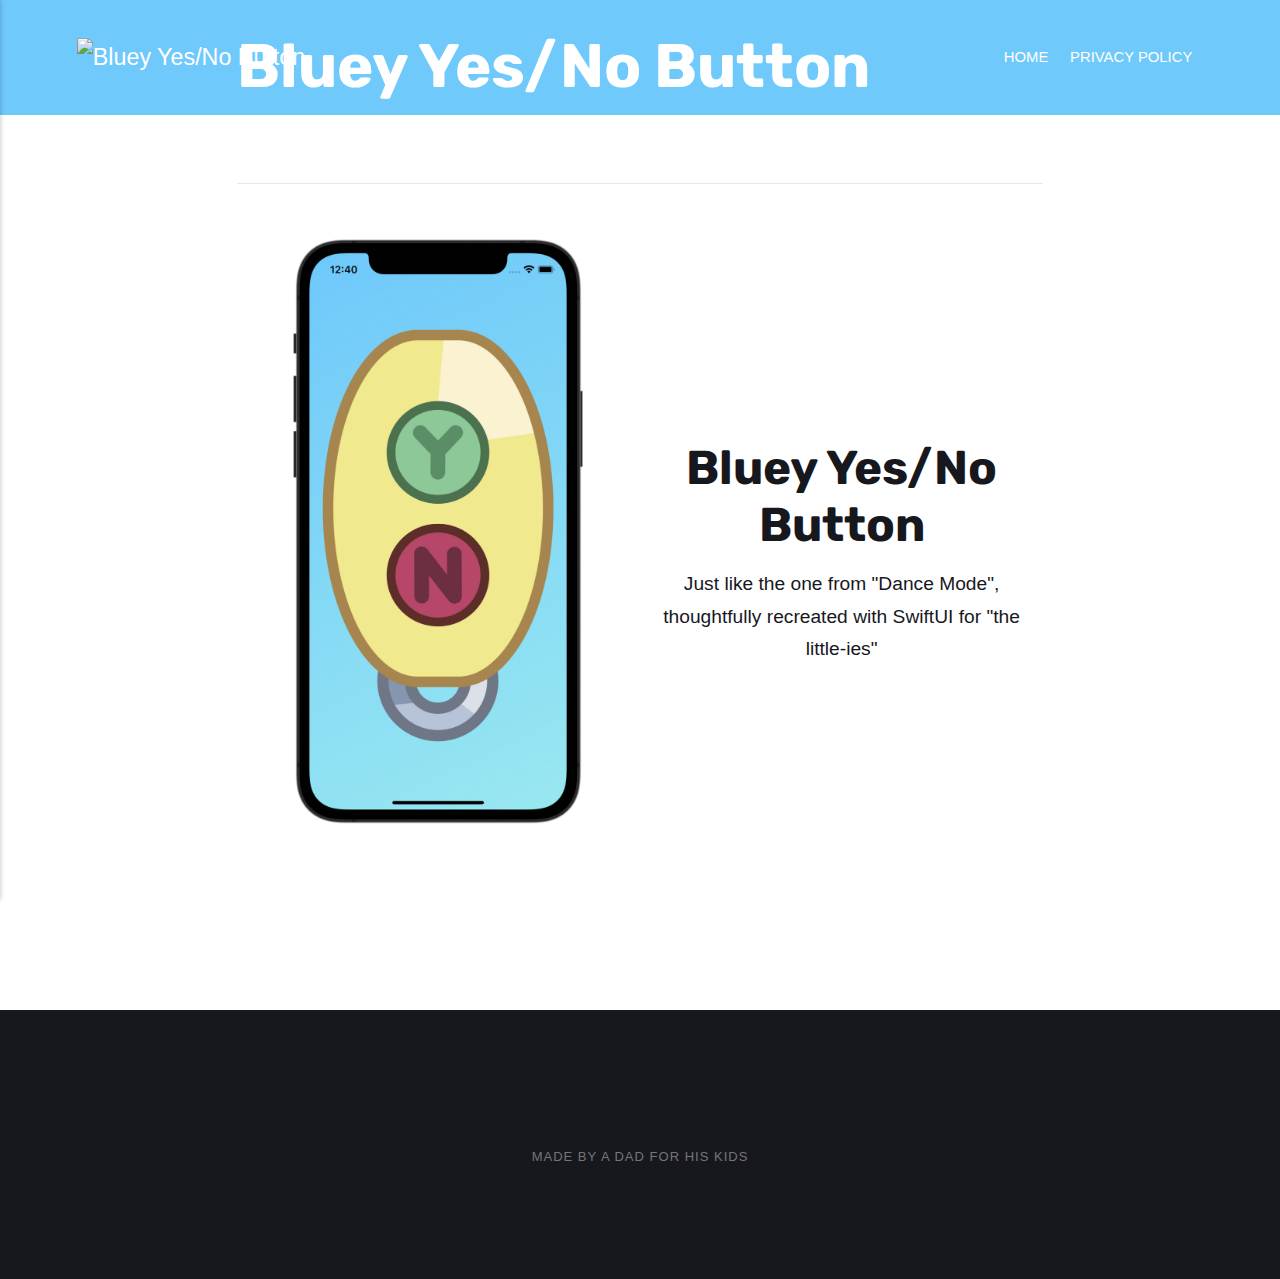
==== index.html @ fd7aa934 "Updated from Publii" ====
<!DOCTYPE html><html lang="en"><head><meta charset="utf-8"><meta http-equiv="X-UA-Compatible" content="IE=edge"><meta name="viewport" content="width=device-width,initial-scale=1"><title>Bluey Yes/No Button</title><meta name="generator" content="Publii Open-Source CMS for Static Site"><link rel="canonical" href="./"><link rel="shortcut icon" href="./media/website/Icon16.png" type="image/x-icon"><link rel="next" href="./page/2/"><link rel="preconnect" href="https://fonts.gstatic.com/" crossorigin><link href="https://fonts.googleapis.com/css?family=Rubik:400,700&amp;subset=latin-ext&amp;display=swap" rel="stylesheet"><style>:root{--body-font:-apple-system,BlinkMacSystemFont,"Segoe UI",Roboto,Oxygen,Ubuntu,Cantarell,"Fira Sans","Droid Sans","Helvetica Neue",Arial,sans-serif,"Apple Color Emoji","Segoe UI Emoji","Segoe UI Symbol";--heading-font:'Rubik',sans-serif;--logo-font:'Rubik',sans-serif;--menu-font:-apple-system,BlinkMacSystemFont,"Segoe UI",Roboto,Oxygen,Ubuntu,Cantarell,"Fira Sans","Droid Sans","Helvetica Neue",Arial,sans-serif,"Apple Color Emoji","Segoe UI Emoji","Segoe UI Symbol"}</style><link rel="stylesheet" href="./assets/css/style.css?v=d4d8ffee6dfdcd9b47526e11942da804"><script type="application/ld+json">{"@context":"http://schema.org","@type":"Organization","name":"Bluey Yes/No Button","logo":"./media/website/3D-Button.pdf","url":"./"}</script></head><body><div class="site-container"><header class="top" id="js-header"><a class="logo" href="./"><img src="./media/website/3D-Button.pdf" alt="Bluey Yes/No Button" width="" height=""></a><nav class="navbar js-navbar"><button class="navbar__toggle js-toggle" aria-label="Menu" aria-haspopup="true" aria-expanded="false"><span class="navbar__toggle-box"><span class="navbar__toggle-inner">Menu</span></span></button><ul class="navbar__menu"><li class="active"><a href="./" target="_self">Home</a></li><li><a href="./privacy-policy/" target="_self">Privacy Policy</a></li></ul></nav></header><main><article class="post"><div class="hero"><header class="hero__content"><div class="wrapper"><h1>Bluey Yes/No Button</h1></div></header></div><div class="wrapper post__entry"><table style="border-collapse: collapse; width: 100%; border-style: none;" border="0"><tbody><tr><td style="width: 50%;"><figure class="post__image post__image--center"><img loading="lazy" src="./media/posts/1/Screen-Shot-2021-06-22-at-12.40.51-PM.png" sizes="(max-width: 48em) 100vw, 768px" srcset="./media/posts/1/responsive/Screen-Shot-2021-06-22-at-12.40.51-PM-xs.png 300w, ./media/posts/1/responsive/Screen-Shot-2021-06-22-at-12.40.51-PM-sm.png 480w, ./media/posts/1/responsive/Screen-Shot-2021-06-22-at-12.40.51-PM-md.png 768w, ./media/posts/1/responsive/Screen-Shot-2021-06-22-at-12.40.51-PM-lg.png 1024w, ./media/posts/1/responsive/Screen-Shot-2021-06-22-at-12.40.51-PM-xl.png 1360w, ./media/posts/1/responsive/Screen-Shot-2021-06-22-at-12.40.51-PM-2xl.png 1600w" alt="" width="298" height="587"></figure></td><td class="align-center" style="width: 50%;"><h2>Bluey Yes/No Button</h2><p>Just like the one from "Dance Mode", thoughtfully recreated with SwiftUI for "the little-ies"</p></td></tr></tbody></table><p> </p></div></article></main><footer class="footer"><div class="footer__copyright"><p>Made by a Dad for his kids</p></div></footer></div><script>window.publiiThemeMenuConfig = {    
        mobileMenuMode: 'sidebar',
        animationSpeed: 300,
        submenuWidth: 'auto',
        doubleClickTime: 500,
        mobileMenuExpandableSubmenus: true, 
        relatedContainerForOverlayMenuSelector: '.top',
   };</script><script defer="defer" src="./assets/js/scripts.min.js?v=f4c4d35432d0e17d212f2fae4e0f8247"></script><script>var images = document.querySelectorAll('img[loading]');

        for (var i = 0; i < images.length; i++) {
            if (images[i].complete) {
                images[i].classList.add('is-loaded');
            } else {
                images[i].addEventListener('load', function () {
                    this.classList.add('is-loaded');
                }, false);
            }
        }</script></body></html>
---- assets/css/style.css ----
@charset "UTF-8";:root{--page-margin:6vw;--entry-width:42rem;--navbar-height:4.4rem;--line-height:1.7;--font-weight-normal:400;--font-weight-bold:700;--headings-weight:700;--headings-transform:none;--white:#FFFFFF;--white-rgb:255,255,255;--black:#000000;--dark:#17181E;--gray-1:#61666C;--gray-2:#747577;--light:#E6E7EB;--lighter:#F3F3F3;--color:#D73A42;--color-rgb:215,58,66;--text-color:#17181E;--headings-color:#17181E;--logo-color:#FFFFFF;--hero-height:80vh;--hero-bg:#17181E;--hero-heading-color:#FFFFFF;--hero-text-color:rgba(255,255,255,0.75);--hero-link-color:#FFFFFF;--hero-link-color-hover:rgba(255,255,255,0.75);--hero-border-color:rgba(255,255,255,0.3)}@media all and (min-width:56.25em){:root{--navbar-height:6rem}}article,aside,footer,header,hgroup,main,nav,section{display:block}*,:after,:before{-webkit-box-sizing:border-box;box-sizing:border-box;margin:0;padding:0}li{list-style:none}img{height:auto;max-width:100%;vertical-align:top}button,input,select,textarea{font:inherit}.facebook{background:#3b5998}.twitter{background:#55acee}.mix{background:#fd8235}.instagram{background:#405de6}.vimeo{background:#1ab7ea}.pinterest{background:#bd081c}.youtube{background:#cd201f}.linkedin{background:#007bb6}.buffer{background:#333}.whatsapp{background:#25d366}::-moz-selection{background:var(--color);color:var(--white)}::selection{background:var(--color);color:var(--white)}html{font-smooth:always;-webkit-font-smoothing:antialiased;-moz-osx-font-smoothing:grayscale;scroll-behavior:smooth}html{font-size:1.1rem}@media screen and (min-width:20rem){html{font-size:calc(1.1rem + .1 * ((100vw - 20rem)/ 50))}}@media screen and (min-width:70rem){html{font-size:1.2rem}}html.no-scroll{overflow:hidden;position:fixed}body{background:var(--white);color:var(--text-color);font-family:var(--body-font);font-weight:var(--font-weight-normal);line-height:var(--line-height);-ms-scroll-chaining:none;overscroll-behavior:none}a{color:var(--color);text-decoration:none;-webkit-transition:all .24s ease-out;-o-transition:all .24s ease-out;transition:all .24s ease-out}a:hover{color:var(--dark)}a:active{color:var(--dark)}a:focus{outline:0}.invert{color:var(--dark);text-decoration:none;-webkit-transition:all .24s ease-out;-o-transition:all .24s ease-out;transition:all .24s ease-out}.invert:hover{color:var(--color)}.invert:active{color:var(--color)}.invert:focus{outline:0}dl,ol,p,ul{margin-top:calc(1.1333333333rem + .25vw)}blockquote,figure,hr,pre,table{margin-top:calc(1.7rem + .5vw);margin-bottom:calc(1.7rem + .5vw)}h1,h2,h3,h4,h5,h6{color:var(--headings-color);font-family:var(--heading-font);font-weight:var(--headings-weight);-webkit-hyphens:manual;-ms-hyphens:manual;hyphens:manual;line-height:1.2;margin-top:calc(1.7rem + 1vw);text-transform:var(--headings-transform)}.h1,h1{font-family:var(--heading-font)}.h1,h1{font-size:1.5710900065rem}@media screen and (min-width:20rem){.h1,h1{font-size:calc(1.5710900065rem + 1.6242496345 * ((100vw - 20rem)/ 50))}}@media screen and (min-width:70rem){.h1,h1{font-size:3.195339641rem}}.h2,h2{font-size:1.3808408252rem}@media screen and (min-width:20rem){.h2,h2{font-size:calc(1.3808408252rem + 1.0874829835 * ((100vw - 20rem)/ 50))}}@media screen and (min-width:70rem){.h2,h2{font-size:2.4683238087rem}}.h3,h3{font-size:1.2136296308rem}@media screen and (min-width:20rem){.h3,h3{font-size:calc(1.2136296308rem + .4621997101 * ((100vw - 20rem)/ 50))}}@media screen and (min-width:70rem){.h3,h3{font-size:1.6758293408rem}}.h4,h4{font-size:1.1377777785rem}@media screen and (min-width:20rem){.h4,h4{font-size:calc(1.1377777785rem + .1567604947 * ((100vw - 20rem)/ 50))}}@media screen and (min-width:70rem){.h4,h4{font-size:1.2945382732rem}}.h5,h5{font-size:1.066666667rem}@media screen and (min-width:20rem){.h5,h5{font-size:calc(1.066666667rem + .0711111115 * ((100vw - 20rem)/ 50))}}@media screen and (min-width:70rem){.h5,h5{font-size:1.1377777785rem}}.h6,h6{font-size:1rem}@media screen and (min-width:20rem){.h6,h6{font-size:calc(1rem + 0 * ((100vw - 20rem)/ 50))}}@media screen and (min-width:70rem){.h6,h6{font-size:1rem}}h2+*,h3+*,h4+*,h5+*,h6+*{margin-top:calc(.5666666667rem + .25vw)}b,strong{font-weight:var(--font-weight-bold)}blockquote{font-family:var(--heading-font);padding:3.6833333333rem 0 0;position:relative;text-align:center}blockquote{font-size:1.1377777785rem}@media screen and (min-width:20rem){blockquote{font-size:calc(1.1377777785rem + .2430630467 * ((100vw - 20rem)/ 50))}}@media screen and (min-width:70rem){blockquote{font-size:1.3808408252rem}}blockquote::before{color:var(--dark);content:"“";font:normal 320%/.9 Georgia,Times,Times New Roman,serif;top:.5666666667rem;position:absolute;left:50%;-webkit-transform:translate(-50%,0);-ms-transform:translate(-50%,0);transform:translate(-50%,0)}blockquote>:nth-child(1){margin-top:0}ol,ul{margin-left:2rem}ol>li,ul>li{list-style:inherit;padding:0 0 .2833333333rem .85rem}dl dt{font-weight:var(--font-weight-bold)}pre{background-color:var(--lighter);font-size:.8239746086rem;padding:1.7rem;white-space:pre-wrap;word-wrap:break-word}pre>code{color:var(--text-color);display:inline-block;font-size:inherit;padding:0}code{background-color:var(--lighter);color:var(--color);font-size:.8239746086rem;font-family:Menlo,Monaco,Consolas,Courier New,monospace}table{border:1px solid var(--light);border-collapse:collapse;border-spacing:0;vertical-align:top;text-align:left;width:100%}table th{font-weight:var(--font-weight-bold);padding:.7083333333rem 1.1333333333rem}table td{border-top:1px solid var(--light);padding:.7083333333rem 1.1333333333rem}.table-striped tr:nth-child(2n){background:var(--lighter)}.table-bordered td,.table-bordered th{border:1px solid var(--light)}.table-title th{background:var(--lighter)}figcaption{clear:both;color:gray-2;font-style:italic;font-size:.7241964329rem;margin:.85rem 0 0;text-align:center}kbd{background:var(--dark);border-radius:2px;color:var(--white);font-family:Menlo,Monaco,Consolas,Courier New,monospace;font-size:.8789062495rem;padding:.1416666667rem .425rem}sub,sup{font-size:65%}small{font-size:.8789062495rem}.separator,hr{background:0 0;border:none;height:auto;line-height:1;max-width:none;text-align:center}.separator::before,hr::before{content:"···";color:var(--dark);font-size:1.2136296308rem;font-weight:var(--font-weight-bold);letter-spacing:1.1377777785rem;padding-left:1.1377777785rem}.separator--dot::before{content:"·";color:var(--dark);font-size:1.2136296308rem;font-weight:var(--font-weight-bold);letter-spacing:1.1377777785rem;padding-left:1.1377777785rem}.separator--long-line{position:relative}.separator--long-line::before{content:"";height:1.2136296308rem}.separator--long-line::after{border-top:1px solid var(--light);content:"";height:1px;position:absolute;width:100%;top:50%;left:0}.btn,[type=button],[type=submit],button{background:var(--color);border:1px solid var(--color);border-radius:2px;-webkit-box-shadow:0 4px 6px rgba(0,0,0,.1),0 1px 1px rgba(0,0,0,.08);box-shadow:0 4px 6px rgba(0,0,0,.1),0 1px 1px rgba(0,0,0,.08);color:var(--white);cursor:pointer;display:inline-block;font-family:var(--body-font);font-size:.6789341556rem;font-weight:var(--font-weight-bold);overflow:hidden;padding:.5666666667rem 1.4166666667rem;text-align:center;-webkit-transition:all .24s ease-out;-o-transition:all .24s ease-out;transition:all .24s ease-out;text-transform:uppercase;vertical-align:middle;will-change:transform}@media all and (max-width:19.9375em){.btn,[type=button],[type=submit],button{width:100%}}@media all and (max-width:37.4375em){.btn,[type=button],[type=submit],button{margin-bottom:.5666666667rem}}.btn:active,.btn:focus,.btn:hover,[type=button]:active,[type=button]:focus,[type=button]:hover,[type=submit]:active,[type=submit]:focus,[type=submit]:hover,button:active,button:focus,button:hover{-webkit-box-shadow:0 7px 14px rgba(0,0,0,.1),0 3px 6px rgba(0,0,0,.08);box-shadow:0 7px 14px rgba(0,0,0,.1),0 3px 6px rgba(0,0,0,.08);color:var(--white);-webkit-transform:translateY(-2px);-ms-transform:translateY(-2px);transform:translateY(-2px)}@media all and (min-width:20em){.btn+.btn,.btn+[type=button],.btn+[type=submit],.btn+button,[type=button]+.btn,[type=button]+[type=button],[type=button]+[type=submit],[type=button]+button,[type=submit]+.btn,[type=submit]+[type=button],[type=submit]+[type=submit],[type=submit]+button,button+.btn,button+[type=button],button+[type=submit],button+button{margin-left:.5666666667rem}}.btn:disabled,[type=button]:disabled,[type=submit]:disabled,button:disabled{background-color:var(--light);border-color:var(--light);color:var(--gray-2);cursor:not-allowed}[type=button],[type=submit],button{-webkit-appearance:none;-moz-appearance:none}::-webkit-search-cancel-button{-webkit-appearance:none}fieldset{border:1px solid var(--light);margin:calc(1.7rem + 1vw) 0 0;padding:1.7rem}fieldset>legend{margin-left:-1rem;padding:0 1rem}legend{font-weight:500;padding:0}label{font-weight:500;margin:0 1.1333333333rem .85rem 0}[type=email],[type=number],[type=search],[type=tel],[type=text],[type=url],select,textarea{background-color:var(--white);border:none;border:1px solid var(--light);font-size:1rem;outline:0;padding:.34rem .85rem;vertical-align:middle;width:100%;-webkit-appearance:none;-moz-appearance:none}@media all and (min-width:37.5em){[type=email],[type=number],[type=search],[type=tel],[type=text],[type=url],select,textarea{width:auto}}[type=email]:focus,[type=number]:focus,[type=search]:focus,[type=tel]:focus,[type=text]:focus,[type=url]:focus,select:focus,textarea:focus{border-color:var(--dark)}input[type=checkbox],input[type=radio]{opacity:0;position:absolute}input[type=checkbox]+label,input[type=radio]+label{position:relative;margin-left:-1px;cursor:pointer;padding:0}input[type=checkbox]+label:before,input[type=radio]+label:before{background-color:var(--white);border:1px solid var(--light);border-radius:2px;content:"";display:inline-block;height:1.4166666667rem;line-height:1.4166666667rem;margin-right:1.1333333333rem;vertical-align:middle;text-align:center;width:1.4166666667rem}input[type=checkbox]:checked+label:before,input[type=radio]:checked+label:before{content:"";background-image:url("data:image/svg+xml;charset=UTF-8,%3csvg xmlns='http://www.w3.org/2000/svg' viewBox='0 0 11 8'%3e%3cpolygon points='9.53 0 4.4 5.09 1.47 2.18 0 3.64 2.93 6.54 4.4 8 5.87 6.54 11 1.46 9.53 0' fill='%23d73a42'/%3e%3c/svg%3e");background-repeat:no-repeat;background-size:11px 8px;background-position:50% 50%}input[type=radio]+label:before{border-radius:50%}input[type=radio]:checked+label:before{background-image:url("data:image/svg+xml;charset=UTF-8,%3csvg xmlns='http://www.w3.org/2000/svg' viewBox='0 0 8 8'%3e%3ccircle cx='4' cy='4' r='4' fill='%23d73a42'/%3e%3c/svg%3e")}[type=file]{margin-bottom:1.7rem;width:100%}select{max-width:100%;width:auto;position:relative}select:not([multiple]){background:url('data:image/svg+xml;utf8,<svg xmlns="http://www.w3.org/2000/svg" viewBox="0 0 6 6"><polygon points="3 6 3 6 0 0 6 0 3 6" fill="%238a8b8c"/></svg>') no-repeat 90% 50%;background-size:8px;padding-right:3.4rem}select[multiple]{border:1px solid var(--light);padding:1.7rem;width:100%}select[multiple]:hover{border-color:var(--light)}select[multiple]:focus{border-color:var(--dark)}select[multiple]:disabled{background-color:var(--light);cursor:not-allowed}select[multiple]:disabled:hover{border-color:var(--light)}textarea{display:block;overflow:auto;resize:vertical;max-width:100%}.top{-webkit-box-align:center;-ms-flex-align:center;align-items:center;display:-webkit-box;display:-ms-flexbox;display:flex;height:var(--navbar-height);position:absolute;padding:0 var(--page-margin);-webkit-transition:background .5s ease;-o-transition:background .5s ease;transition:background .5s ease;width:100%;z-index:2}@media all and (min-width:56.25em){.top{-webkit-box-pack:justify;-ms-flex-pack:justify;justify-content:space-between;height:var(--navbar-height)}}.top.is-visible{background:var(--dark);-webkit-box-shadow:0 3px 10px 0 rgba(0,0,0,.06);box-shadow:0 3px 10px 0 rgba(0,0,0,.06);opacity:1;position:fixed;-webkit-transform:translate(0,0);-ms-transform:translate(0,0);transform:translate(0,0);-webkit-transition:height .3s,background .3s,opacity .24s,-webkit-transform .24s;transition:height .3s,background .3s,opacity .24s,-webkit-transform .24s;-o-transition:transform .24s,height .3s,background .3s,opacity .24s;transition:transform .24s,height .3s,background .3s,opacity .24s;transition:transform .24s,height .3s,background .3s,opacity .24s,-webkit-transform .24s;width:100%}@media all and (min-width:56.25em){.top.is-hidden{opacity:0;-webkit-transform:translate(0,-86px);-ms-transform:translate(0,-86px);transform:translate(0,-86px);-webkit-transition:background .3s,color .3s,opacity .24s,-webkit-transform .24s;transition:background .3s,color .3s,opacity .24s,-webkit-transform .24s;-o-transition:transform .24s,background .3s,color .3s,opacity .24s;transition:transform .24s,background .3s,color .3s,opacity .24s;transition:transform .24s,background .3s,color .3s,opacity .24s,-webkit-transform .24s}}.logo{color:var(--logo-color)!important;font-size:1.2136296308rem;font-weight:var(--font-weight-normal);margin-right:auto}.logo>img{max-height:calc(3.9666666667rem + 1vw);width:auto}.search{-webkit-box-ordinal-group:3;-ms-flex-order:2;order:2}@media all and (min-width:56.25em){.search{-webkit-box-ordinal-group:4;-ms-flex-order:3;order:3}}.search__btn{border:none!important;background:0 0!important;-webkit-box-shadow:none!important;box-shadow:none!important;margin:0;padding:.5666666667rem;width:auto}@media all and (min-width:56.25em){.search__btn{margin-left:1rem;padding-right:0}}.search__btn:focus,.search__btn:hover{-webkit-transform:translateY(0);-ms-transform:translateY(0);transform:translateY(0)}.search__btn:focus>svg,.search__btn:hover>svg{fill:rgba(255,255,255,.7)}.search__btn>svg{display:block;fill:var(--white);height:15px;-webkit-transition:all .24s ease;-o-transition:all .24s ease;transition:all .24s ease;width:15px}.search__form{-ms-flex-preferred-size:90%;flex-basis:90%}.search__input{background:0 0;border:none!important;color:var(--white);display:none;font-family:var(--heading-font);margin:0!important;opacity:0;padding:0;width:100%}.search__input{font-size:1.2136296308rem}@media screen and (min-width:20rem){.search__input{font-size:calc(1.2136296308rem + .3574603758 * ((100vw - 20rem)/ 50))}}@media screen and (min-width:70rem){.search__input{font-size:1.5710900065rem}}.search__close{background:0 0!important;-webkit-box-shadow:none!important;box-shadow:none!important;border:none;color:transparent;cursor:pointer;margin:0!important;opacity:0;padding:0;height:1.6rem;width:1.6rem;position:relative;text-indent:-999rem}.search__close:after,.search__close:before{background-color:var(--white);content:"";left:1rem;height:1.6rem;opacity:1;position:absolute;width:1px;top:0;-webkit-transform:rotate(45deg);-ms-transform:rotate(45deg);transform:rotate(45deg);-webkit-transition:all .14s ease-out;-o-transition:all .14s ease-out;transition:all .14s ease-out}.search__close:after{-webkit-transform:rotate(-45deg);-ms-transform:rotate(-45deg);transform:rotate(-45deg)}.search__close:hover{-webkit-transform:translateY(0);-ms-transform:translateY(0);transform:translateY(0)}.search__close:hover:after,.search__close:hover:before{background-color:rgba(255,255,255,.7)}.search__overlay{background-color:var(--dark);-webkit-box-shadow:0 3px 3px rgba(0,0,0,.05);box-shadow:0 3px 3px rgba(0,0,0,.05);left:0;opacity:0;position:fixed;-webkit-transition:all .24s ease-out;-o-transition:all .24s ease-out;transition:all .24s ease-out;top:0;visibility:hidden;width:100%;z-index:2005}.search__overlay-inner{-webkit-box-align:center;-ms-flex-align:center;align-items:center;display:-webkit-box;display:-ms-flexbox;display:flex;height:4.4rem;-webkit-box-pack:justify;-ms-flex-pack:justify;justify-content:space-between;padding:0 var(--page-margin)}@media all and (min-width:56.25em){.search__overlay-inner{height:6rem}}.search__overlay.expanded{-webkit-transform:translate(0,0);-ms-transform:translate(0,0);transform:translate(0,0);opacity:1;display:block;visibility:visible}.search__overlay.expanded .search__input{-webkit-animation:slideininput .24s .12s forwards;animation:slideininput .24s .12s forwards;display:block}@-webkit-keyframes slideininput{60%{opacity:0}100%{opacity:1}}@keyframes slideininput{60%{opacity:0}100%{opacity:1}}.search__overlay.expanded .search__close{-webkit-animation:slideinclose .24s .12s forwards;animation:slideinclose .24s .12s forwards}@-webkit-keyframes slideinclose{60%{opacity:0}100%{opacity:1}}@keyframes slideinclose{60%{opacity:0}100%{opacity:1}}.navbar{-webkit-box-ordinal-group:4;-ms-flex-order:3;order:3}.navbar .navbar__menu{display:-webkit-box;display:-ms-flexbox;display:flex;-ms-flex-wrap:wrap;flex-wrap:wrap;list-style:none;margin:0;padding:0}@media all and (max-width:56.1875em){.navbar .navbar__menu{display:none}}.navbar .navbar__menu li{font-family:var(--menu-font);display:block;font-size:.7724761953rem;line-height:var(--line-height);font-weight:500;padding:0;position:relative;text-transform:uppercase;width:auto}.navbar .navbar__menu li a,.navbar .navbar__menu li span[aria-haspopup=true]{color:var(--white);display:block;padding:0 .5666666667rem;-webkit-transition:all .24s ease-out;-o-transition:all .24s ease-out;transition:all .24s ease-out}.navbar .navbar__menu li a:active,.navbar .navbar__menu li a:focus,.navbar .navbar__menu li a:hover,.navbar .navbar__menu li span[aria-haspopup=true]:active,.navbar .navbar__menu li span[aria-haspopup=true]:focus,.navbar .navbar__menu li span[aria-haspopup=true]:hover{color:rgba(var(--white-rgb),.7)}.navbar .navbar__menu li span{color:var(--white);cursor:default;display:block;padding:0 .5666666667rem}.navbar .navbar__menu>li:hover>a,.navbar .navbar__menu>li:hover>span[aria-haspopup=true]{color:rgba(var(--white-rgb),.7)}.navbar .has-submenu:active>.navbar__submenu,.navbar .has-submenu:focus>.navbar__submenu,.navbar .has-submenu:hover>.navbar__submenu{left:0;opacity:1;-webkit-transform:scale(1);-ms-transform:scale(1);transform:scale(1);visibility:visible;margin-top:.85rem}.navbar .has-submenu:active>.navbar__submenu:before,.navbar .has-submenu:focus>.navbar__submenu:before,.navbar .has-submenu:hover>.navbar__submenu:before{content:"";height:.85rem;position:absolute;width:100%;top:-.85rem}.navbar .has-submenu:active>.navbar__submenu.is-right-submenu,.navbar .has-submenu:focus>.navbar__submenu.is-right-submenu,.navbar .has-submenu:hover>.navbar__submenu.is-right-submenu{left:auto;right:0;-webkit-transform-origin:right top;-ms-transform-origin:right top;transform-origin:right top}.navbar .has-submenu .has-submenu:active>.navbar__submenu,.navbar .has-submenu .has-submenu:focus>.navbar__submenu,.navbar .has-submenu .has-submenu:hover>.navbar__submenu{top:0;margin-top:0}.navbar .has-submenu .has-submenu:active>.navbar__submenu.is-right-submenu,.navbar .has-submenu .has-submenu:focus>.navbar__submenu.is-right-submenu,.navbar .has-submenu .has-submenu:hover>.navbar__submenu.is-right-submenu{top:0;margin-top:0}.navbar .navbar__submenu{background:var(--dark);-webkit-box-shadow:0 5px 5px rgba(0,0,0,.25);box-shadow:0 5px 5px rgba(0,0,0,.25);left:-9999px;list-style-type:none;margin:0;padding:10px 0;position:absolute;white-space:nowrap;z-index:1;opacity:0;-webkit-transform:scale(.8);-ms-transform:scale(.8);transform:scale(.8);-webkit-transform-origin:0 top;-ms-transform-origin:0 top;transform-origin:0 top;-webkit-transition:opacity .15s,-webkit-transform .3s cubic-bezier(.275,1.375,.8,1);transition:opacity .15s,-webkit-transform .3s cubic-bezier(.275,1.375,.8,1);-o-transition:opacity .15s,transform .3s cubic-bezier(.275,1.375,.8,1);transition:opacity .15s,transform .3s cubic-bezier(.275,1.375,.8,1);transition:opacity .15s,transform .3s cubic-bezier(.275,1.375,.8,1),-webkit-transform .3s cubic-bezier(.275,1.375,.8,1)}.navbar .navbar__submenu__submenu{z-index:2}.navbar .navbar__submenu li{line-height:1.5;font-size:.7241964329rem}.navbar .navbar__submenu li a,.navbar .navbar__submenu li span[aria-haspopup=true]{color:rgba(var(--white-rgb),.7)!important;padding:.5666666667rem 1.4166666667rem;-webkit-transition:all .24s ease;-o-transition:all .24s ease;transition:all .24s ease}.navbar .navbar__submenu li a:active,.navbar .navbar__submenu li a:focus,.navbar .navbar__submenu li a:hover,.navbar .navbar__submenu li span[aria-haspopup=true]:active,.navbar .navbar__submenu li span[aria-haspopup=true]:focus,.navbar .navbar__submenu li span[aria-haspopup=true]:hover{background:rgba(var(--white-rgb),.05);color:var(--white)!important}.navbar .navbar__submenu li span{color:rgba(var(--white-rgb),.7)!important;padding:.5666666667rem 1.4166666667rem}.navbar .navbar__submenu li:hover>a,.navbar .navbar__submenu li:hover>span[aria-haspopup=true]{color:var(--white)!important}.navbar .navbar__toggle{background:var(--dark);-webkit-box-shadow:none;box-shadow:none;border:none;border-radius:3px;cursor:pointer;display:block;line-height:1;margin:0;overflow:visible;padding:1rem;position:relative;right:-1rem;text-transform:none;z-index:2004}@media all and (min-width:56.25em){.navbar .navbar__toggle{display:none}}.navbar .navbar__toggle:focus,.navbar .navbar__toggle:hover{-webkit-box-shadow:none;box-shadow:none;outline:0;-webkit-transform:none;-ms-transform:none;transform:none}.navbar .navbar__toggle-box{width:24px;height:14px;display:inline-block;position:relative}.navbar .navbar__toggle-inner{display:block;top:50%;text-indent:-9999999em}.navbar .navbar__toggle-inner::before{content:"";display:block;top:-6px}.navbar .navbar__toggle-inner::after{content:"";display:block;bottom:-6px}.navbar .navbar__toggle-inner,.navbar .navbar__toggle-inner::after,.navbar .navbar__toggle-inner::before{width:22px;height:2px;background-color:var(--white);position:absolute;-webkit-transition:opacity .14s ease-out,-webkit-transform;transition:opacity .14s ease-out,-webkit-transform;-o-transition:transform,opacity .14s ease-out;transition:transform,opacity .14s ease-out;transition:transform,opacity .14s ease-out,-webkit-transform}.navbar .navbar__toggle-inner{-webkit-transition-duration:75ms;-o-transition-duration:75ms;transition-duration:75ms;-webkit-transition-timing-function:cubic-bezier(.55,.055,.675,.19);-o-transition-timing-function:cubic-bezier(.55,.055,.675,.19);transition-timing-function:cubic-bezier(.55,.055,.675,.19)}.navbar .navbar__toggle-inner::before{-webkit-transition:top 75ms ease .12s,opacity 75ms ease;-o-transition:top 75ms ease .12s,opacity 75ms ease;transition:top 75ms ease .12s,opacity 75ms ease}.navbar .navbar__toggle-inner::after{-webkit-transition:bottom 75ms ease .12s,-webkit-transform 75ms cubic-bezier(.55,.055,.675,.19);transition:bottom 75ms ease .12s,-webkit-transform 75ms cubic-bezier(.55,.055,.675,.19);-o-transition:bottom 75ms ease .12s,transform 75ms cubic-bezier(.55,.055,.675,.19);transition:bottom 75ms ease .12s,transform 75ms cubic-bezier(.55,.055,.675,.19);transition:bottom 75ms ease .12s,transform 75ms cubic-bezier(.55,.055,.675,.19),-webkit-transform 75ms cubic-bezier(.55,.055,.675,.19)}.navbar .navbar__toggle.is-active .navbar__toggle-inner{-webkit-transform:rotate(45deg);-ms-transform:rotate(45deg);transform:rotate(45deg);-webkit-transition-delay:.12s;-o-transition-delay:.12s;transition-delay:.12s;-webkit-transition-timing-function:cubic-bezier(.215,.61,.355,1);-o-transition-timing-function:cubic-bezier(.215,.61,.355,1);transition-timing-function:cubic-bezier(.215,.61,.355,1)}.navbar .navbar__toggle.is-active .navbar__toggle-inner::before{top:0;opacity:0;-webkit-transition:top 75ms ease,opacity 75ms ease .12s;-o-transition:top 75ms ease,opacity 75ms ease .12s;transition:top 75ms ease,opacity 75ms ease .12s}.navbar .navbar__toggle.is-active .navbar__toggle-inner::after{bottom:0;-webkit-transform:rotate(-90deg);-ms-transform:rotate(-90deg);transform:rotate(-90deg);-webkit-transition:bottom 75ms ease,-webkit-transform 75ms cubic-bezier(.215,.61,.355,1) .12s;transition:bottom 75ms ease,-webkit-transform 75ms cubic-bezier(.215,.61,.355,1) .12s;-o-transition:bottom 75ms ease,transform 75ms cubic-bezier(.215,.61,.355,1) .12s;transition:bottom 75ms ease,transform 75ms cubic-bezier(.215,.61,.355,1) .12s;transition:bottom 75ms ease,transform 75ms cubic-bezier(.215,.61,.355,1) .12s,-webkit-transform 75ms cubic-bezier(.215,.61,.355,1) .12s}.navbar_mobile_overlay{background:var(--white);height:calc(100vh - 4.4rem);left:0;opacity:1;overflow:auto;pointer-events:auto;position:fixed;top:4.4rem;-webkit-transition:all .3s cubic-bezier(0,0,.3,1);-o-transition:all .3s cubic-bezier(0,0,.3,1);transition:all .3s cubic-bezier(0,0,.3,1);width:100%;z-index:1001}.navbar_mobile_overlay.is-hidden{opacity:0;pointer-events:none}.navbar_mobile_overlay .navbar__menu{margin:24px}.navbar_mobile_overlay .navbar__menu li{list-style:none;margin:0;padding:0;text-align:center}.navbar_mobile_overlay .navbar__menu li a,.navbar_mobile_overlay .navbar__menu li span{color:var(--dark);display:block;padding:.5666666667rem;position:relative}.navbar_mobile_overlay .navbar__menu li a:active,.navbar_mobile_overlay .navbar__menu li a:focus,.navbar_mobile_overlay .navbar__menu li a:hover,.navbar_mobile_overlay .navbar__menu li span:active,.navbar_mobile_overlay .navbar__menu li span:focus,.navbar_mobile_overlay .navbar__menu li span:hover{color:var(--dark)}.navbar_mobile_overlay .navbar__menu li a[aria-haspopup=true]::after,.navbar_mobile_overlay .navbar__menu li span[aria-haspopup=true]::after{content:"";width:0;height:0;border-style:solid;border-width:5px 5px 0 5px;border-color:currentColor transparent transparent transparent;left:.5666666667rem;top:15px;position:relative}.navbar_mobile_overlay .navbar__submenu{margin:0;padding:0}.navbar_mobile_overlay .navbar__submenu_wrapper{height:0;opacity:0;overflow:hidden;-webkit-transition:all .3s cubic-bezier(.275,1.375,.8,1);-o-transition:all .3s cubic-bezier(.275,1.375,.8,1);transition:all .3s cubic-bezier(.275,1.375,.8,1)}.navbar_mobile_overlay .navbar__submenu_wrapper.is-active{height:auto;opacity:1}.navbar_mobile_sidebar{background:var(--white);-webkit-box-shadow:0 0 5px rgba(0,0,0,.25);box-shadow:0 0 5px rgba(0,0,0,.25);height:100vh;left:0;max-width:400px;overflow:auto;position:fixed;top:0;-webkit-transition:all .3s cubic-bezier(0,0,.3,1);-o-transition:all .3s cubic-bezier(0,0,.3,1);transition:all .3s cubic-bezier(0,0,.3,1);width:80%;z-index:1001}.navbar_mobile_sidebar.is-hidden{left:-400px}.navbar_mobile_sidebar .navbar__menu{margin:24px}.navbar_mobile_sidebar .navbar__menu li{font-family:var(--menu-font);font-size:16px;list-style:none;line-height:1.3;margin:0;padding:0}.navbar_mobile_sidebar .navbar__menu li .is-separator,.navbar_mobile_sidebar .navbar__menu li a{color:var(--dark);display:block;padding:10px 20px 10px 0;position:relative}.navbar_mobile_sidebar .navbar__menu li .is-separator:active,.navbar_mobile_sidebar .navbar__menu li .is-separator:focus,.navbar_mobile_sidebar .navbar__menu li .is-separator:hover,.navbar_mobile_sidebar .navbar__menu li a:active,.navbar_mobile_sidebar .navbar__menu li a:focus,.navbar_mobile_sidebar .navbar__menu li a:hover{color:var(--dark)}.navbar_mobile_sidebar .navbar__menu li .is-separator[aria-haspopup=true]::after,.navbar_mobile_sidebar .navbar__menu li a[aria-haspopup=true]::after{content:"";width:0;height:0;border-style:solid;border-width:5px 5px 0 5px;border-color:currentColor transparent transparent transparent;right:0;top:18px;position:absolute}.navbar_mobile_sidebar .navbar__submenu{margin:0 0 0 24px;padding:0}.navbar_mobile_sidebar .navbar__submenu_wrapper{height:0;opacity:0;overflow:hidden;-webkit-transition:all .3s cubic-bezier(.275,1.375,.8,1);-o-transition:all .3s cubic-bezier(.275,1.375,.8,1);transition:all .3s cubic-bezier(.275,1.375,.8,1)}.navbar_mobile_sidebar .navbar__submenu_wrapper.is-active{height:auto;opacity:1}.navbar_mobile_sidebar__overlay{background:rgba(0,0,0,.5);height:100%;opacity:1;pointer-events:auto;position:fixed;top:0;-webkit-transition:all .3s cubic-bezier(0,0,.3,1);-o-transition:all .3s cubic-bezier(0,0,.3,1);transition:all .3s cubic-bezier(0,0,.3,1);width:100%;z-index:10}.navbar_mobile_sidebar__overlay.is-hidden{opacity:0;pointer-events:none}.site-container{background:var(--white);max-width:100%;overflow:hidden}.wrapper{-webkit-box-sizing:content-box;box-sizing:content-box;max-width:var(--entry-width);margin:0 auto;padding:0 var(--page-margin)}.readmore{display:inline-block;color:var(--gray-2);font-size:.8239746086rem;font-style:italic;text-decoration:underline;-webkit-text-decoration-skip:ink;text-decoration-skip-ink:auto}.hero{background:var(--hero-bg);height:var(--hero-height);position:relative;top:0;z-index:1}.hero__content{bottom:10%;color:var(--hero-text-color);left:50%;position:absolute;-webkit-transform:translate(-50%,0);-ms-transform:translate(-50%,0);transform:translate(-50%,0);width:100%;z-index:2}.hero__content h1{color:var(--hero-heading-color)}.hero__content h1>sup{font-size:1.066666667rem;vertical-align:top}.hero__content h1+p{margin-top:calc(.2833333333rem + .25vw)}.hero__content a{font-weight:700}.hero__content a{color:var(--hero-link-color);text-decoration:none;-webkit-transition:all .24s ease-out;-o-transition:all .24s ease-out;transition:all .24s ease-out}.hero__content a:hover{color:var(--hero-link-color-hover)}.hero__content a:active{color:var(--hero-link-color)}.hero__content a:focus{outline:0}.hero__image{height:100%;margin:0;position:absolute;width:100%}.hero__image--overlay::after{content:"";display:block;height:100%;left:0;position:absolute;top:0;width:100%}.hero__image>img{display:block;height:inherit;-o-object-fit:cover;object-fit:cover;width:inherit}.hero__image>figcaption{background:var(--text-color);border-radius:2px;bottom:1rem;color:var(--light);display:block;padding:0 .34rem;position:absolute;text-align:right;right:var(--page-margin);z-index:3}.feed__item{margin-top:calc(2.55rem + 1.5vw);padding-bottom:calc(.5666666667rem + 1vw)}.feed__image{-webkit-box-sizing:content-box;box-sizing:content-box;margin:calc(1.7rem + 1vw) auto;max-width:calc(var(--entry-width) + 20%);padding:0 6vw}.feed__image>img{display:inline-block;height:auto;width:100%}.feed__meta{-webkit-box-align:center;-ms-flex-align:center;align-items:center;color:gray-2;display:-webkit-box;display:-ms-flexbox;display:flex;font-size:.8239746086rem;margin-bottom:calc(-1.4166666667rem - 1vw)}.feed__author{font-family:var(--menu-font);font-weight:var(--font-weight-bold)}.feed__date{color:var(--gray-2);font-style:italic}.feed__author+.feed__date{margin-left:.85rem}.feed__author+.feed__date::before{content:"";background:var(--light);display:inline-block;height:1px;margin-right:4px;width:1rem;vertical-align:middle}.feed__readmore{margin-top:calc(1.1333333333rem + .25vw)}.feed--grid{display:-ms-grid;display:grid;-ms-grid-columns:100%;grid-template-columns:100%;grid-gap:calc(1.7rem + 1.5vw);margin-top:0;padding-top:calc(2.55rem + 1.5vw)}@media all and (min-width:37.5em){.feed--grid{-ms-grid-columns:1fr calc(1.7rem + 1.5vw) 1fr;grid-template-columns:repeat(2,1fr)}}.feed--grid h2{margin-top:0}.feed--grid sup{font-size:1.066666667rem;vertical-align:top}.post__image{display:inline-block}.post__image>img{display:inline-block}.post__image--left{float:left;margin-bottom:1.7rem;margin-right:1.7rem;max-width:50%}.post__image--right{float:right;margin-bottom:1.7rem;margin-left:1.7rem;max-width:50%}.post__image--center{display:block;margin-left:auto;margin-right:auto;text-align:center}.post__image--wide{display:block}@media all and (min-width:56.25em){.post__image--wide{margin-left:calc(-1 * var(--page-margin));margin-right:calc(-1 * var(--page-margin));text-align:center}.post__image--wide a,.post__image--wide img{display:block;height:auto;width:100%}}.post__image--full{display:block;margin-left:calc(-50vw + 50%);margin-right:calc(-50vw + 50%);text-align:center}.post__image--full a,.post__image--full img{display:block;height:auto;width:100%}.post__meta{color:gray-2;font-size:.8239746086rem;font-style:italic;margin-bottom:calc(-1.4166666667rem - 1vw)}.post__meta--author{border-top:1px solid var(--hero-border-color);font-style:normal;display:inline-block;margin-top:1.7rem;padding-top:1.4166666667rem}@media all and (min-width:37.5em){.post__meta--author{margin-top:2.8333333333rem;padding-top:1.7rem}}.post__author-thumb{border-radius:50%;height:1.7rem;margin-right:.5666666667rem;width:1.7rem}.post__entry{margin-top:calc(2.55rem + 1.5vw)}.post__entry>:nth-child(1){margin-top:0}.post__avatar-thumbs{border-radius:50%;height:4.5333333333rem;width:4.5333333333rem}.post__last-updated{color:var(--gray-2);font-size:.7724761953rem;font-style:italic;margin-top:2.2666666667rem}.post__last-updated+.post__tag{margin:1.1333333333rem 0 0}.post__tag{margin:2.2666666667rem 0 0;font-family:var(--menu-font);font-size:.8239746086rem}.post__tag>li{display:inline-block;margin-right:.2833333333rem;padding:0}.post__tag>li>a{background:var(--lighter);border-radius:1px;color:var(--dark);font-size:.7241964329rem;padding:.2833333333rem .85rem}.post__tag>li>a:hover{background:var(--light)}.post__share{display:-webkit-box;display:-ms-flexbox;display:flex;-ms-flex-wrap:wrap;flex-wrap:wrap;margin:calc(2.8333333333rem + 1vw) -.2833333333rem 0}.post__share>a{border-radius:2px;-webkit-box-flex:1;-ms-flex:1 1 auto;flex:1 1 auto;margin:.2833333333rem;line-height:0;padding:.7083333333rem 1.1333333333rem;-webkit-transition:all .24s ease-out;-o-transition:all .24s ease-out;transition:all .24s ease-out;text-align:center}.post__share>a:hover{-webkit-transform:translateY(-2px);-ms-transform:translateY(-2px);transform:translateY(-2px)}.post__share>a span{color:var(--white);font-family:var(--menu-font);font-size:.5967194723rem;font-weight:var(--font-weight-bold);margin-left:.2833333333rem;text-transform:uppercase}.post__share>a svg{fill:var(--white);height:18px;pointer-events:none;width:18px;vertical-align:middle}.post__bio{-webkit-box-align:center;-ms-flex-align:center;align-items:center;display:-webkit-box;display:-ms-flexbox;display:flex;margin:calc(3.4rem + 1vw) 0 calc(3.4rem + 2vw)}@media all and (min-width:37.5em){.post__bio::before{content:"";border-top:1px solid var(--light);height:1px;margin-right:2rem;width:20%}}.bio__avatar{border-radius:50%;-ms-flex-negative:0;flex-shrink:0;height:3rem;margin-right:1.2rem;width:3rem}@media all and (min-width:37.5em){.bio__avatar{height:4rem;margin-right:2rem;width:4rem}}.bio__name{font-family:var(--menu-font);font-size:1rem;font-weight:var(--font-weight-bold);margin:0}.bio__info>p{font-family:var(--body-font);font-size:.8239746086rem;line-height:1.5;margin:.5666666667rem 0 0}@media all and (min-width:37.5em){.bio__info>p{width:80%}}.post__nav{border-top:1px solid var(--light);margin-top:calc(2.55rem + 1vw);padding:2.55rem var(--page-margin) 2.8333333333rem;position:relative}@media all and (min-width:37.5em){.post__nav-inner{display:-webkit-box;display:-ms-flexbox;display:flex;-webkit-box-pack:justify;-ms-flex-pack:justify;justify-content:space-between}}@media all and (min-width:37.5em){.post__nav-next,.post__nav-prev{-webkit-box-align:center;-ms-flex-align:center;align-items:center;display:-webkit-box;display:-ms-flexbox;display:flex}}.post__nav-next svg,.post__nav-prev svg{fill:var(--gray-2)}@media all and (max-width:37.4375em){.post__nav-next svg,.post__nav-prev svg{display:none}}@media all and (min-width:37.5em){.post__nav-next{margin-left:auto;text-align:right}}@media all and (max-width:37.4375em){.post__nav-prev+.post__nav-next{margin-top:1.1333333333rem}}@media all and (min-width:37.5em){.post__nav-prev+.post__nav-next{margin-left:1.7rem}}.post__nav-link{font-family:var(--body-font);font-size:.8239746086rem;font-style:italic;line-height:1.5}@media all and (min-width:37.5em){.post__nav-link[rel=prev]{padding-left:.85rem}}@media all and (min-width:37.5em){.post__nav-link[rel=next]{padding-right:.85rem}}.post__nav-link>span{color:var(--gray-2);display:block;font-size:.7724761953rem;font-family:var(--menu-font);font-style:normal}.post__nav+.post__related{margin-top:0}.post__nav+.post__comments{border-top:1px solid var(--light);margin-top:0}.post__related{background:var(--lighter);margin-top:calc(2.55rem + 1vw);margin-bottom:calc(-2.55rem - 1vw);padding:calc(.85rem + 1vw) 0 calc(3.4rem + 3vw)}.related__item{margin-top:calc(3.4rem + 1vw)}.related__item::before{content:"";border-top:1px solid var(--light);display:block;height:1px;margin-bottom:2rem;width:20%}.post__related+.post__comments{border-top:none}.post+.post__comments{margin-top:0}.post+.post__comments .h5{margin-top:0}.post__comments{margin-top:calc(2.55rem + 1vw);overflow:hidden}.post__iframe,.post__video{position:relative;display:block;margin-top:calc(1.7rem + .5vw);margin-bottom:calc(1.7rem + .5vw);overflow:hidden;padding:0;width:100%}.post__iframe::before,.post__video::before{display:block;content:"";padding-top:56.25%}.post__iframe--21by9::before,.post__video--21by9::before{padding-top:42.857143%}.post__iframe--4by3::before,.post__video--4by3::before{padding-top:75%}.post__iframe--1by1::before,.post__video--1by1::before{padding-top:100%}.post__iframe>iframe,.post__iframe>video,.post__video>iframe,.post__video>video{border:none;height:100%;left:0;position:absolute;top:0;bottom:0;width:100%}.post__toc h3{font-size:1rem;margin:0}.post__toc ul{counter-reset:item;list-style:decimal;margin:calc(.5666666667rem + .25vw) 0 0 1rem}.post__toc ul li{counter-increment:item;padding:0}.post__toc ul ul{margin-top:0}.post__toc ul ul li{display:block}.post__toc ul ul li:before{content:counters(item, ".") ". ";margin-left:-20px}.banner{text-align:center}.banner--after-post{margin-top:calc(2.55rem + 1vw)}.author__avatar{border-radius:50%;height:3rem;margin-bottom:calc(-1.4166666667rem - 1vw);width:3rem}@media all and (min-width:37.5em){.author__avatar{height:4rem;width:4rem}}.author__website{-webkit-box-align:center;-ms-flex-align:center;align-items:center;display:-webkit-inline-box;display:-ms-inline-flexbox;display:inline-flex}.author__website a{font-family:var(--menu-font);font-weight:var(--font-weight-bold);margin-left:.4rem}.search-page__form{-webkit-box-align:start;-ms-flex-align:start;align-items:flex-start;display:-webkit-box;display:-ms-flexbox;display:flex;-ms-flex-wrap:wrap;flex-wrap:wrap;margin-bottom:calc(1.7rem + .5vw)}@media all and (max-width:37.4375em){.search-page__input{margin-bottom:.5666666667rem}}@media all and (min-width:20em){.search-page__input{-webkit-box-flex:1;-ms-flex:1 0 auto;flex:1 0 auto;margin-right:.5666666667rem}}#disqus_thread{margin-top:1.7rem}.align-left{text-align:left}.align-right{text-align:right}.align-center{text-align:center}.align-justify{text-align:justify}.msg{padding:1.1333333333rem 2.2666666667rem}.msg--highlight{background-color:#fffcf1}.msg--info{background:#f2f9ff}.msg--success{background:#f7fbf6}.msg--warning{background:#fff3f3;color:#a94442}.ordered-list{counter-reset:listCounter}.ordered-list li{counter-increment:listCounter;list-style:none;padding-left:.2833333333rem;position:relative}.ordered-list li::before{color:var(--color);content:counter(listCounter,decimal-leading-zero) ".";font-weight:var(--font-weight-bold);left:-2rem;position:absolute}.dropcap:first-letter{color:var(--headings-color);float:left;font-size:3.6355864383rem;line-height:.7;margin-right:.5666666667rem;padding:.5666666667rem .5666666667rem .5666666667rem 0}.pagination{display:-webkit-box;display:-ms-flexbox;display:flex;margin-top:calc(3.4rem + 1vw)}@media all and (min-width:56.25em){.pagination{margin-top:calc(5.1rem + 1vw)}}.pagination__item+.pagination__item{margin-left:1.1333333333rem}.pagination svg{fill:var(--gray-2)}.footer{background:var(--dark);font-family:var(--body-font);overflow:hidden;padding:calc(3.4rem + 1vw) var(--page-margin);margin:calc(2.55rem + 1vw) 0 0;text-align:center}.footer__social svg{fill:var(--white);height:.9374999997rem;margin:0 .85rem;opacity:.6;-webkit-transition:all .12s linear 0s;-o-transition:all .12s linear 0s;transition:all .12s linear 0s;width:.9374999997rem}.footer__social svg:hover{opacity:1}.footer__copyright{color:var(--gray-2);font-size:.6789341556rem;letter-spacing:1px;text-transform:uppercase;padding:1.7rem 0}.footer a{color:var(--white)}.footer a:hover{color:rgba(var(--white-rgb),.7)}.footer__bttop{bottom:1.4166666667rem;border-radius:50%;line-height:1;opacity:0;padding:.51rem;position:fixed;right:2rem;text-align:center;width:auto!important;visibility:hidden;z-index:999}@media all and (min-width:56.25em){.footer__bttop{bottom:2.8333333333rem}}.footer__bttop:hover{opacity:1}.footer__bttop>svg{fill:var(--white);height:23px;margin:0;width:23px}.footer__bttop--show{visibility:visible;opacity:1}.footer__bttop--fade-out{opacity:.6}.gallery{margin:calc(1.7rem + 1vw) -.2833333333rem}@media all and (min-width:20em){.gallery{display:-webkit-box;display:-ms-flexbox;display:flex;-ms-flex-wrap:wrap;flex-wrap:wrap}}@media all and (min-width:56.25em){.gallery-wrapper--wide{margin-left:calc(-1 * var(--page-margin));margin-right:calc(-1 * var(--page-margin))}.gallery-wrapper--wide .gallery{width:calc(100% + .5666666667rem)}}.gallery-wrapper--full{margin-left:calc(-50vw + 50%);margin-right:calc(-50vw + 50%)}@media all and (min-width:20em){.gallery[data-columns="1"] .gallery__item{-webkit-box-flex:1;-ms-flex:1 0 100%;flex:1 0 100%}}@media all and (min-width:30em){.gallery[data-columns="2"] .gallery__item{-webkit-box-flex:1;-ms-flex:1 0 50%;flex:1 0 50%}}@media all and (min-width:37.5em){.gallery[data-columns="3"] .gallery__item{-webkit-box-flex:1;-ms-flex:1 0 33.333%;flex:1 0 33.333%}}@media all and (min-width:56.25em){.gallery[data-columns="4"] .gallery__item{-webkit-box-flex:0;-ms-flex:0 1 25%;flex:0 1 25%}}@media all and (min-width:56.25em){.gallery[data-columns="5"] .gallery__item{-webkit-box-flex:0;-ms-flex:0 1 20%;flex:0 1 20%}}@media all and (min-width:56.25em){.gallery[data-columns="6"] .gallery__item{-webkit-box-flex:0;-ms-flex:0 1 16.666%;flex:0 1 16.666%}}@media all and (min-width:56.25em){.gallery[data-columns="7"] .gallery__item{-webkit-box-flex:1;-ms-flex:1 0 14.285%;flex:1 0 14.285%}}@media all and (min-width:56.25em){.gallery[data-columns="8"] .gallery__item{-webkit-box-flex:1;-ms-flex:1 0 12.5%;flex:1 0 12.5%}}.gallery__item{margin:0;padding:.2833333333rem;position:relative}@media all and (min-width:20em){.gallery__item{-webkit-box-flex:1;-ms-flex:1 0 50%;flex:1 0 50%}}@media all and (min-width:30em){.gallery__item{-webkit-box-flex:1;-ms-flex:1 0 33.333%;flex:1 0 33.333%}}@media all and (min-width:37.5em){.gallery__item{-webkit-box-flex:1;-ms-flex:1 0 25%;flex:1 0 25%}}.gallery__item a{display:block;height:100%;width:100%}.gallery__item a::after{background:-webkit-gradient(linear,left bottom,left top,from(rgba(0,0,0,.4)),to(rgba(0,0,0,0)));background:-o-linear-gradient(bottom,rgba(0,0,0,.4) 0,rgba(0,0,0,0) 100%);background:linear-gradient(bottom,rgba(0,0,0,.4) 0,rgba(0,0,0,0) 100%);bottom:.2833333333rem;content:"";display:block;opacity:0;left:.2833333333rem;height:calc(100% - .5666666667rem);position:absolute;right:.2833333333rem;top:.2833333333rem;-webkit-transition:all .24s ease-out;-o-transition:all .24s ease-out;transition:all .24s ease-out;width:calc(100% - .5666666667rem)}.gallery__item a:hover::after{opacity:1}.gallery__item img{display:block;height:100%;-o-object-fit:cover;object-fit:cover;width:100%}.gallery__item figcaption{bottom:1.2rem;color:var(--white);left:50%;opacity:0;position:absolute;text-align:center;-webkit-transform:translate(-50%,1.2rem);-ms-transform:translate(-50%,1.2rem);transform:translate(-50%,1.2rem);-webkit-transition:all .24s ease-out;-o-transition:all .24s ease-out;transition:all .24s ease-out}.gallery__item:hover figcaption{opacity:1;-webkit-transform:translate(-50%,0);-ms-transform:translate(-50%,0);transform:translate(-50%,0)}.pswp--dark .pswp__bg{background:#000}.pswp--light .pswp__bg{background:var(--white)}.pswp--light .pswp__counter{color:var(--text-color)}.pswp--light .pswp__caption__center{color:var(--text-color)}.pswp .pswp__button{-webkit-box-shadow:none;box-shadow:none;-webkit-transform:none;-ms-transform:none;transform:none}:root{--page-margin:6vw;--entry-width:42rem;--navbar-height:4.4rem;--line-height:1.7;--font-weight-normal:400;--font-weight-bold:600;--headings-weight:700;--headings-transform:none;--white:#FFFFFF;--white-rgb:255,255,255;--black:#000000;--dark:#17181E;--gray-1:#61666C;--gray-2:#747577;--light:#E6E7EB;--lighter:#F3F3F3;--color:#6FC9FB;--color-rgb:111,201,251;--text-color:#17181E;--headings-color:#17181E;--logo-color:#FFFFFF;--hero-height:6rem;--hero-bg:#6FC9FB;--hero-heading-color:#FFFFFF;--hero-text-color:rgba(255,255,255,0.75);--hero-link-color:#FFFFFF;--hero-link-color-hover:rgba(255,255,255,0.75);--hero-border-color:rgba(255,255,255,0.3)}@media all and (min-width:56.25em){:root{--navbar-height:6rem}}input[type=checkbox]:checked+label:before{background-image:url("data:image/svg+xml;charset=UTF-8,%3csvg xmlns='http://www.w3.org/2000/svg' viewBox='0 0 11 8'%3e%3cpolygon points='9.53 0 4.4 5.09 1.47 2.18 0 3.64 2.93 6.54 4.4 8 5.87 6.54 11 1.46 9.53 0' fill='%236FC9FB'/%3e%3c/svg%3e")}input[type=radio]:checked+label:before{background-image:url("data:image/svg+xml;charset=UTF-8,%3csvg xmlns='http://www.w3.org/2000/svg' viewBox='0 0 8 8'%3e%3ccircle cx='4' cy='4' r='4' fill='%236FC9FB'/%3e%3c/svg%3e")}.hero__image--overlay::after{background:#6fc9fb}img[loading]{opacity:0}img.is-loaded{opacity:1;transition:opacity 1s cubic-bezier(.215,.61,.355,1)}
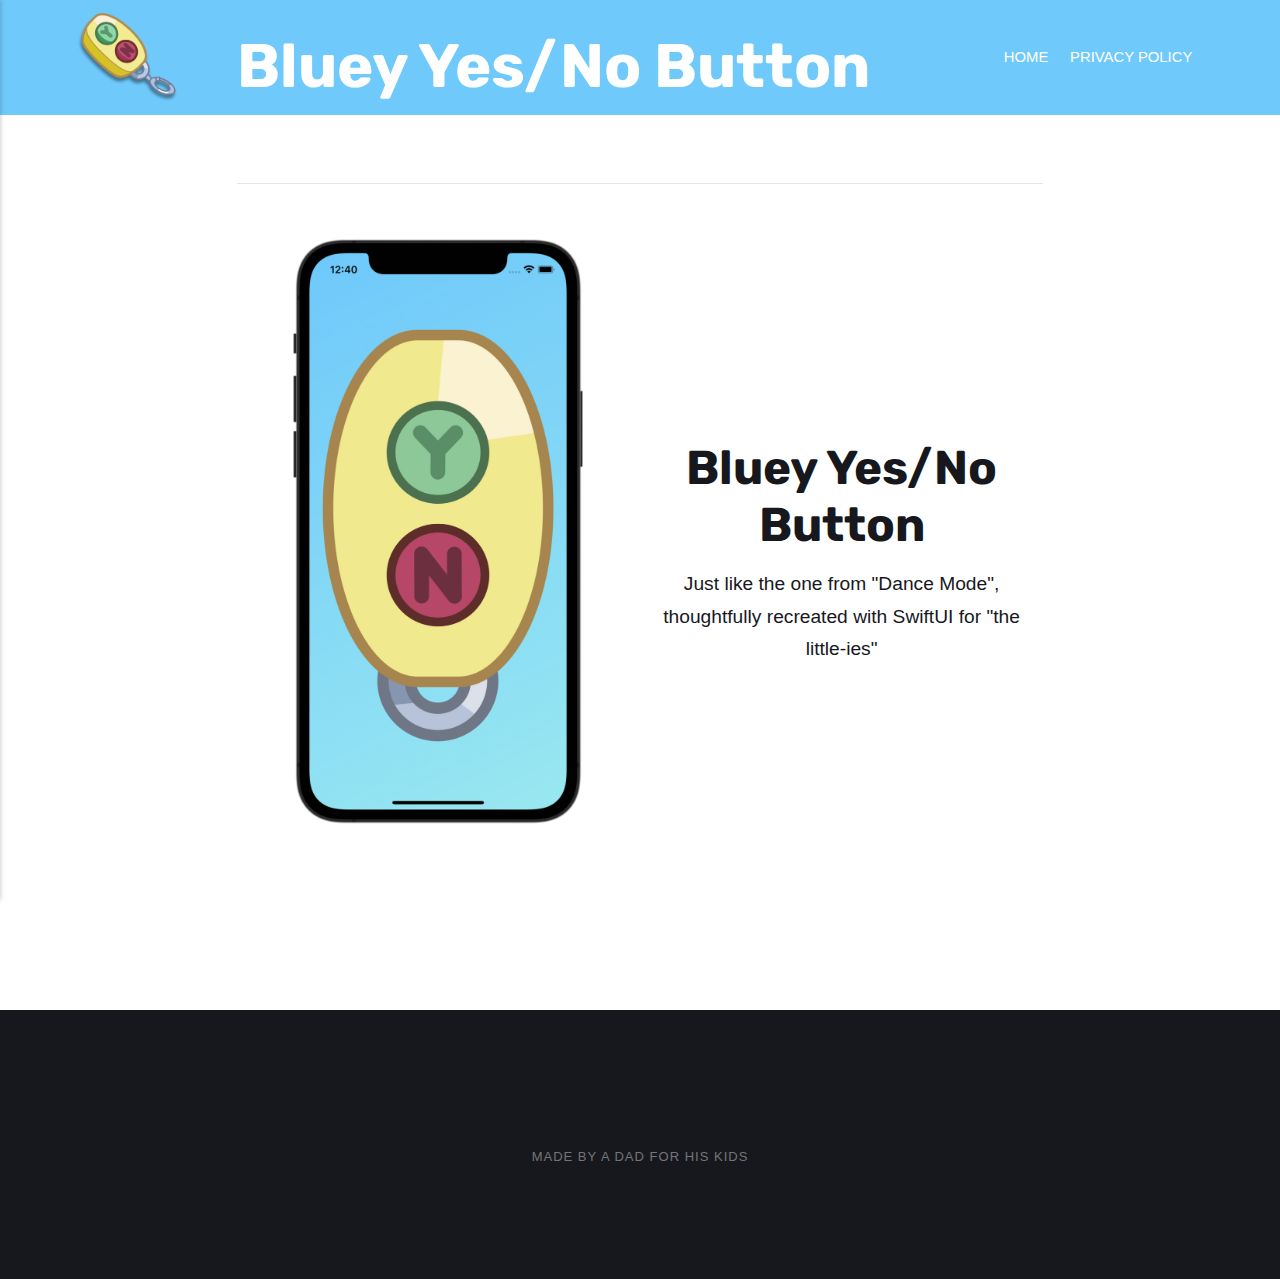
==== commit 1cc7f770: "Updated from Publii" ====
--- a/index.html
+++ b/index.html
@@ -1,4 +1,4 @@
-<!DOCTYPE html><html lang="en"><head><meta charset="utf-8"><meta http-equiv="X-UA-Compatible" content="IE=edge"><meta name="viewport" content="width=device-width,initial-scale=1"><title>Bluey Yes/No Button</title><meta name="generator" content="Publii Open-Source CMS for Static Site"><link rel="canonical" href="./"><link rel="shortcut icon" href="./media/website/Icon16.png" type="image/x-icon"><link rel="next" href="./page/2/"><link rel="preconnect" href="https://fonts.gstatic.com/" crossorigin><link href="https://fonts.googleapis.com/css?family=Rubik:400,700&amp;subset=latin-ext&amp;display=swap" rel="stylesheet"><style>:root{--body-font:-apple-system,BlinkMacSystemFont,"Segoe UI",Roboto,Oxygen,Ubuntu,Cantarell,"Fira Sans","Droid Sans","Helvetica Neue",Arial,sans-serif,"Apple Color Emoji","Segoe UI Emoji","Segoe UI Symbol";--heading-font:'Rubik',sans-serif;--logo-font:'Rubik',sans-serif;--menu-font:-apple-system,BlinkMacSystemFont,"Segoe UI",Roboto,Oxygen,Ubuntu,Cantarell,"Fira Sans","Droid Sans","Helvetica Neue",Arial,sans-serif,"Apple Color Emoji","Segoe UI Emoji","Segoe UI Symbol"}</style><link rel="stylesheet" href="./assets/css/style.css?v=d4d8ffee6dfdcd9b47526e11942da804"><script type="application/ld+json">{"@context":"http://schema.org","@type":"Organization","name":"Bluey Yes/No Button","logo":"./media/website/3D-Button.pdf","url":"./"}</script></head><body><div class="site-container"><header class="top" id="js-header"><a class="logo" href="./"><img src="./media/website/3D-Button.pdf" alt="Bluey Yes/No Button" width="" height=""></a><nav class="navbar js-navbar"><button class="navbar__toggle js-toggle" aria-label="Menu" aria-haspopup="true" aria-expanded="false"><span class="navbar__toggle-box"><span class="navbar__toggle-inner">Menu</span></span></button><ul class="navbar__menu"><li class="active"><a href="./" target="_self">Home</a></li><li><a href="./privacy-policy/" target="_self">Privacy Policy</a></li></ul></nav></header><main><article class="post"><div class="hero"><header class="hero__content"><div class="wrapper"><h1>Bluey Yes/No Button</h1></div></header></div><div class="wrapper post__entry"><table style="border-collapse: collapse; width: 100%; border-style: none;" border="0"><tbody><tr><td style="width: 50%;"><figure class="post__image post__image--center"><img loading="lazy" src="./media/posts/1/Screen-Shot-2021-06-22-at-12.40.51-PM.png" sizes="(max-width: 48em) 100vw, 768px" srcset="./media/posts/1/responsive/Screen-Shot-2021-06-22-at-12.40.51-PM-xs.png 300w, ./media/posts/1/responsive/Screen-Shot-2021-06-22-at-12.40.51-PM-sm.png 480w, ./media/posts/1/responsive/Screen-Shot-2021-06-22-at-12.40.51-PM-md.png 768w, ./media/posts/1/responsive/Screen-Shot-2021-06-22-at-12.40.51-PM-lg.png 1024w, ./media/posts/1/responsive/Screen-Shot-2021-06-22-at-12.40.51-PM-xl.png 1360w, ./media/posts/1/responsive/Screen-Shot-2021-06-22-at-12.40.51-PM-2xl.png 1600w" alt="" width="298" height="587"></figure></td><td class="align-center" style="width: 50%;"><h2>Bluey Yes/No Button</h2><p>Just like the one from "Dance Mode", thoughtfully recreated with SwiftUI for "the little-ies"</p></td></tr></tbody></table><p> </p></div></article></main><footer class="footer"><div class="footer__copyright"><p>Made by a Dad for his kids</p></div></footer></div><script>window.publiiThemeMenuConfig = {    
+<!DOCTYPE html><html lang="en"><head><meta charset="utf-8"><meta http-equiv="X-UA-Compatible" content="IE=edge"><meta name="viewport" content="width=device-width,initial-scale=1"><title>Bluey Yes/No Button</title><meta name="generator" content="Publii Open-Source CMS for Static Site"><link rel="canonical" href="./"><link rel="shortcut icon" href="./media/website/Icon16.png" type="image/x-icon"><link rel="next" href="./page/2/"><link rel="preconnect" href="https://fonts.gstatic.com/" crossorigin><link href="https://fonts.googleapis.com/css?family=Rubik:400,700&amp;subset=latin-ext&amp;display=swap" rel="stylesheet"><style>:root{--body-font:-apple-system,BlinkMacSystemFont,"Segoe UI",Roboto,Oxygen,Ubuntu,Cantarell,"Fira Sans","Droid Sans","Helvetica Neue",Arial,sans-serif,"Apple Color Emoji","Segoe UI Emoji","Segoe UI Symbol";--heading-font:'Rubik',sans-serif;--logo-font:'Rubik',sans-serif;--menu-font:-apple-system,BlinkMacSystemFont,"Segoe UI",Roboto,Oxygen,Ubuntu,Cantarell,"Fira Sans","Droid Sans","Helvetica Neue",Arial,sans-serif,"Apple Color Emoji","Segoe UI Emoji","Segoe UI Symbol"}</style><link rel="stylesheet" href="./assets/css/style.css?v=d4d8ffee6dfdcd9b47526e11942da804"><script type="application/ld+json">{"@context":"http://schema.org","@type":"Organization","name":"Bluey Yes/No Button","logo":"./media/website/3D-Button-2.png","url":"./"}</script></head><body><div class="site-container"><header class="top" id="js-header"><a class="logo" href="./"><img src="./media/website/3D-Button-2.png" alt="Bluey Yes/No Button" width="512" height="449"></a><nav class="navbar js-navbar"><button class="navbar__toggle js-toggle" aria-label="Menu" aria-haspopup="true" aria-expanded="false"><span class="navbar__toggle-box"><span class="navbar__toggle-inner">Menu</span></span></button><ul class="navbar__menu"><li class="active"><a href="./" target="_self">Home</a></li><li><a href="./privacy-policy/" target="_self">Privacy Policy</a></li></ul></nav></header><main><article class="post"><div class="hero"><header class="hero__content"><div class="wrapper"><h1>Bluey Yes/No Button</h1></div></header></div><div class="wrapper post__entry"><table style="border-collapse: collapse; width: 100%; border-style: none;" border="0"><tbody><tr><td style="width: 50%;"><figure class="post__image post__image--center"><img loading="lazy" src="./media/posts/1/Screen-Shot-2021-06-22-at-12.40.51-PM.png" sizes="(max-width: 48em) 100vw, 768px" srcset="./media/posts/1/responsive/Screen-Shot-2021-06-22-at-12.40.51-PM-xs.png 300w, ./media/posts/1/responsive/Screen-Shot-2021-06-22-at-12.40.51-PM-sm.png 480w, ./media/posts/1/responsive/Screen-Shot-2021-06-22-at-12.40.51-PM-md.png 768w, ./media/posts/1/responsive/Screen-Shot-2021-06-22-at-12.40.51-PM-lg.png 1024w, ./media/posts/1/responsive/Screen-Shot-2021-06-22-at-12.40.51-PM-xl.png 1360w, ./media/posts/1/responsive/Screen-Shot-2021-06-22-at-12.40.51-PM-2xl.png 1600w" alt="" width="298" height="587"></figure></td><td class="align-center" style="width: 50%;"><h2>Bluey Yes/No Button</h2><p>Just like the one from "Dance Mode", thoughtfully recreated with SwiftUI for "the little-ies"</p></td></tr></tbody></table><p> </p></div></article></main><footer class="footer"><div class="footer__copyright"><p>Made by a Dad for his kids</p></div></footer></div><script>window.publiiThemeMenuConfig = {    
         mobileMenuMode: 'sidebar',
         animationSpeed: 300,
         submenuWidth: 'auto',
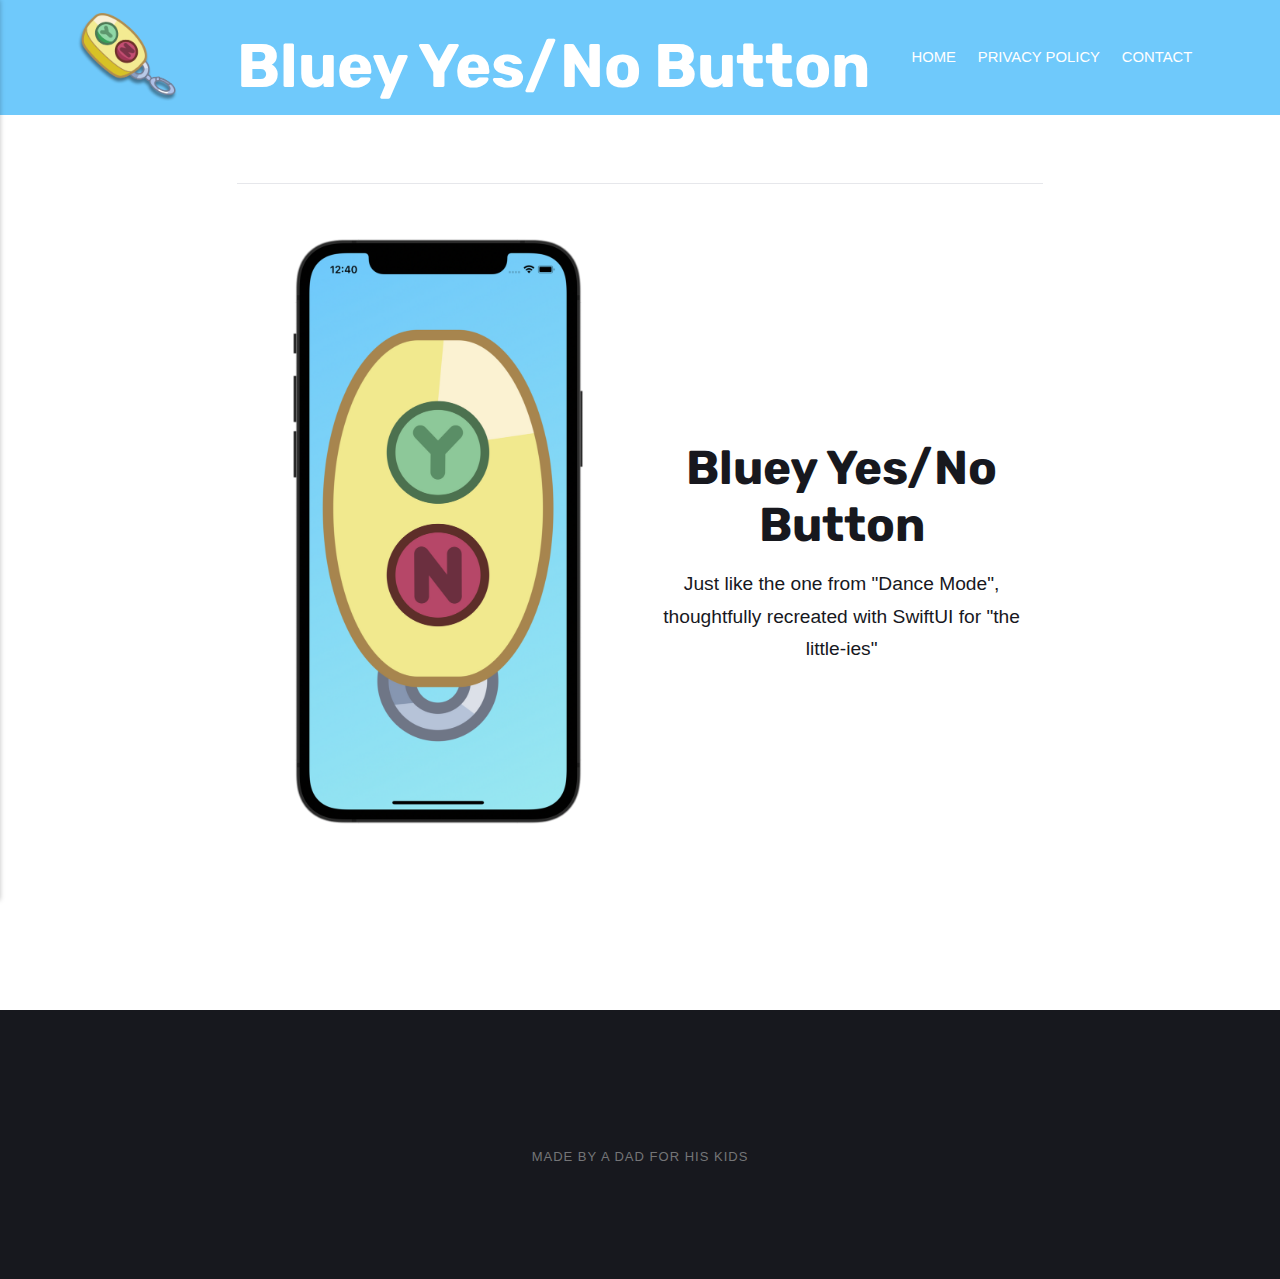
==== commit 48eabbbc: "Updated from Publii" ====
--- a/index.html
+++ b/index.html
@@ -1,4 +1,4 @@
-<!DOCTYPE html><html lang="en"><head><meta charset="utf-8"><meta http-equiv="X-UA-Compatible" content="IE=edge"><meta name="viewport" content="width=device-width,initial-scale=1"><title>Bluey Yes/No Button</title><meta name="generator" content="Publii Open-Source CMS for Static Site"><link rel="canonical" href="./"><link rel="shortcut icon" href="./media/website/Icon16.png" type="image/x-icon"><link rel="next" href="./page/2/"><link rel="preconnect" href="https://fonts.gstatic.com/" crossorigin><link href="https://fonts.googleapis.com/css?family=Rubik:400,700&amp;subset=latin-ext&amp;display=swap" rel="stylesheet"><style>:root{--body-font:-apple-system,BlinkMacSystemFont,"Segoe UI",Roboto,Oxygen,Ubuntu,Cantarell,"Fira Sans","Droid Sans","Helvetica Neue",Arial,sans-serif,"Apple Color Emoji","Segoe UI Emoji","Segoe UI Symbol";--heading-font:'Rubik',sans-serif;--logo-font:'Rubik',sans-serif;--menu-font:-apple-system,BlinkMacSystemFont,"Segoe UI",Roboto,Oxygen,Ubuntu,Cantarell,"Fira Sans","Droid Sans","Helvetica Neue",Arial,sans-serif,"Apple Color Emoji","Segoe UI Emoji","Segoe UI Symbol"}</style><link rel="stylesheet" href="./assets/css/style.css?v=d4d8ffee6dfdcd9b47526e11942da804"><script type="application/ld+json">{"@context":"http://schema.org","@type":"Organization","name":"Bluey Yes/No Button","logo":"./media/website/3D-Button-2.png","url":"./"}</script></head><body><div class="site-container"><header class="top" id="js-header"><a class="logo" href="./"><img src="./media/website/3D-Button-2.png" alt="Bluey Yes/No Button" width="512" height="449"></a><nav class="navbar js-navbar"><button class="navbar__toggle js-toggle" aria-label="Menu" aria-haspopup="true" aria-expanded="false"><span class="navbar__toggle-box"><span class="navbar__toggle-inner">Menu</span></span></button><ul class="navbar__menu"><li class="active"><a href="./" target="_self">Home</a></li><li><a href="./privacy-policy/" target="_self">Privacy Policy</a></li></ul></nav></header><main><article class="post"><div class="hero"><header class="hero__content"><div class="wrapper"><h1>Bluey Yes/No Button</h1></div></header></div><div class="wrapper post__entry"><table style="border-collapse: collapse; width: 100%; border-style: none;" border="0"><tbody><tr><td style="width: 50%;"><figure class="post__image post__image--center"><img loading="lazy" src="./media/posts/1/Screen-Shot-2021-06-22-at-12.40.51-PM.png" sizes="(max-width: 48em) 100vw, 768px" srcset="./media/posts/1/responsive/Screen-Shot-2021-06-22-at-12.40.51-PM-xs.png 300w, ./media/posts/1/responsive/Screen-Shot-2021-06-22-at-12.40.51-PM-sm.png 480w, ./media/posts/1/responsive/Screen-Shot-2021-06-22-at-12.40.51-PM-md.png 768w, ./media/posts/1/responsive/Screen-Shot-2021-06-22-at-12.40.51-PM-lg.png 1024w, ./media/posts/1/responsive/Screen-Shot-2021-06-22-at-12.40.51-PM-xl.png 1360w, ./media/posts/1/responsive/Screen-Shot-2021-06-22-at-12.40.51-PM-2xl.png 1600w" alt="" width="298" height="587"></figure></td><td class="align-center" style="width: 50%;"><h2>Bluey Yes/No Button</h2><p>Just like the one from "Dance Mode", thoughtfully recreated with SwiftUI for "the little-ies"</p></td></tr></tbody></table><p> </p></div></article></main><footer class="footer"><div class="footer__copyright"><p>Made by a Dad for his kids</p></div></footer></div><script>window.publiiThemeMenuConfig = {    
+<!DOCTYPE html><html lang="en"><head><meta charset="utf-8"><meta http-equiv="X-UA-Compatible" content="IE=edge"><meta name="viewport" content="width=device-width,initial-scale=1"><title>Bluey Yes/No Button</title><meta name="generator" content="Publii Open-Source CMS for Static Site"><link rel="canonical" href="./"><link rel="shortcut icon" href="./media/website/Icon16.png" type="image/x-icon"><link rel="next" href="./page/2/"><link rel="preconnect" href="https://fonts.gstatic.com/" crossorigin><link href="https://fonts.googleapis.com/css?family=Rubik:400,700&amp;subset=latin-ext&amp;display=swap" rel="stylesheet"><style>:root{--body-font:-apple-system,BlinkMacSystemFont,"Segoe UI",Roboto,Oxygen,Ubuntu,Cantarell,"Fira Sans","Droid Sans","Helvetica Neue",Arial,sans-serif,"Apple Color Emoji","Segoe UI Emoji","Segoe UI Symbol";--heading-font:'Rubik',sans-serif;--logo-font:'Rubik',sans-serif;--menu-font:-apple-system,BlinkMacSystemFont,"Segoe UI",Roboto,Oxygen,Ubuntu,Cantarell,"Fira Sans","Droid Sans","Helvetica Neue",Arial,sans-serif,"Apple Color Emoji","Segoe UI Emoji","Segoe UI Symbol"}</style><link rel="stylesheet" href="./assets/css/style.css?v=d4d8ffee6dfdcd9b47526e11942da804"><script type="application/ld+json">{"@context":"http://schema.org","@type":"Organization","name":"Bluey Yes/No Button","logo":"./media/website/3D-Button-2.png","url":"./"}</script></head><body><div class="site-container"><header class="top" id="js-header"><a class="logo" href="./"><img src="./media/website/3D-Button-2.png" alt="Bluey Yes/No Button" width="512" height="449"></a><nav class="navbar js-navbar"><button class="navbar__toggle js-toggle" aria-label="Menu" aria-haspopup="true" aria-expanded="false"><span class="navbar__toggle-box"><span class="navbar__toggle-inner">Menu</span></span></button><ul class="navbar__menu"><li class="active"><a href="./" target="_self">Home</a></li><li><a href="./privacy-policy/" target="_self">Privacy Policy</a></li><li><a href="./contact/" target="_self">Contact</a></li></ul></nav></header><main><article class="post"><div class="hero"><header class="hero__content"><div class="wrapper"><h1>Bluey Yes/No Button</h1></div></header></div><div class="wrapper post__entry"><table style="border-collapse: collapse; width: 100%; border-style: none;" border="0"><tbody><tr><td style="width: 50%;"><figure class="post__image post__image--center"><img loading="lazy" src="./media/posts/1/Screen-Shot-2021-06-22-at-12.40.51-PM.png" sizes="(max-width: 48em) 100vw, 768px" srcset="./media/posts/1/responsive/Screen-Shot-2021-06-22-at-12.40.51-PM-xs.png 300w, ./media/posts/1/responsive/Screen-Shot-2021-06-22-at-12.40.51-PM-sm.png 480w, ./media/posts/1/responsive/Screen-Shot-2021-06-22-at-12.40.51-PM-md.png 768w, ./media/posts/1/responsive/Screen-Shot-2021-06-22-at-12.40.51-PM-lg.png 1024w, ./media/posts/1/responsive/Screen-Shot-2021-06-22-at-12.40.51-PM-xl.png 1360w, ./media/posts/1/responsive/Screen-Shot-2021-06-22-at-12.40.51-PM-2xl.png 1600w" alt="" width="298" height="587"></figure></td><td class="align-center" style="width: 50%;"><h2>Bluey Yes/No Button</h2><p>Just like the one from "Dance Mode", thoughtfully recreated with SwiftUI for "the little-ies"</p></td></tr></tbody></table><p> </p></div></article></main><footer class="footer"><div class="footer__copyright"><p>Made by a Dad for his kids</p></div></footer></div><script>window.publiiThemeMenuConfig = {    
         mobileMenuMode: 'sidebar',
         animationSpeed: 300,
         submenuWidth: 'auto',
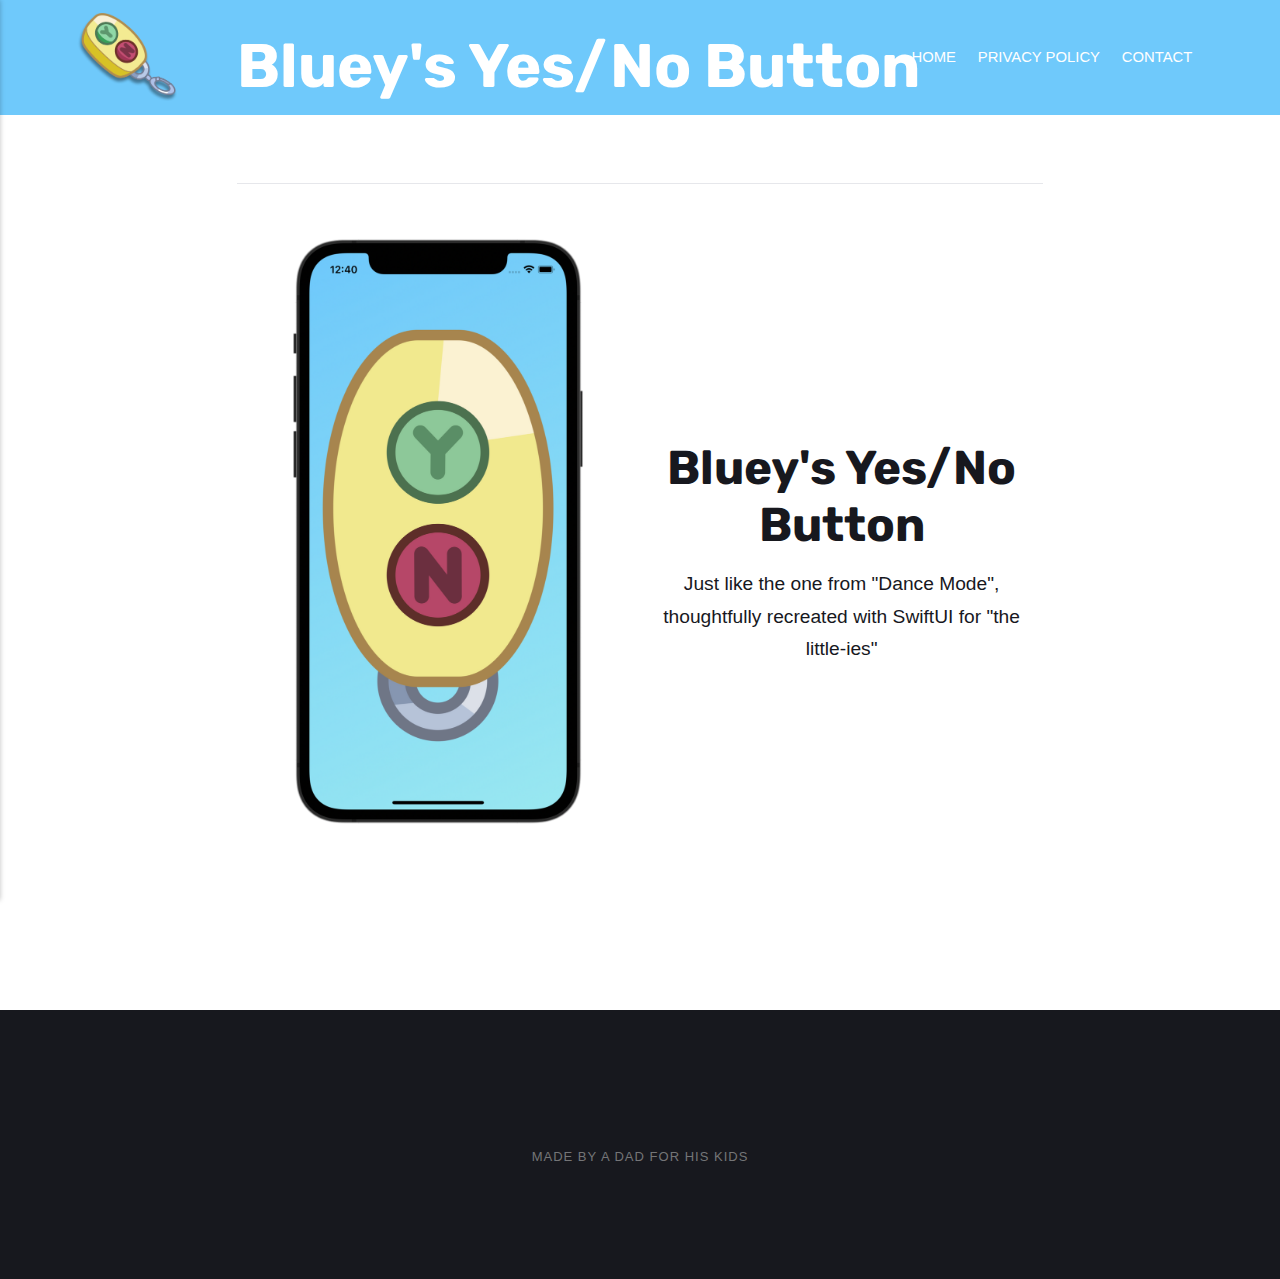
==== commit e255e8d2: "Updated from Publii" ====
--- a/index.html
+++ b/index.html
@@ -1,4 +1,4 @@
-<!DOCTYPE html><html lang="en"><head><meta charset="utf-8"><meta http-equiv="X-UA-Compatible" content="IE=edge"><meta name="viewport" content="width=device-width,initial-scale=1"><title>Bluey Yes/No Button</title><meta name="generator" content="Publii Open-Source CMS for Static Site"><link rel="canonical" href="./"><link rel="shortcut icon" href="./media/website/Icon16.png" type="image/x-icon"><link rel="next" href="./page/2/"><link rel="preconnect" href="https://fonts.gstatic.com/" crossorigin><link href="https://fonts.googleapis.com/css?family=Rubik:400,700&amp;subset=latin-ext&amp;display=swap" rel="stylesheet"><style>:root{--body-font:-apple-system,BlinkMacSystemFont,"Segoe UI",Roboto,Oxygen,Ubuntu,Cantarell,"Fira Sans","Droid Sans","Helvetica Neue",Arial,sans-serif,"Apple Color Emoji","Segoe UI Emoji","Segoe UI Symbol";--heading-font:'Rubik',sans-serif;--logo-font:'Rubik',sans-serif;--menu-font:-apple-system,BlinkMacSystemFont,"Segoe UI",Roboto,Oxygen,Ubuntu,Cantarell,"Fira Sans","Droid Sans","Helvetica Neue",Arial,sans-serif,"Apple Color Emoji","Segoe UI Emoji","Segoe UI Symbol"}</style><link rel="stylesheet" href="./assets/css/style.css?v=d4d8ffee6dfdcd9b47526e11942da804"><script type="application/ld+json">{"@context":"http://schema.org","@type":"Organization","name":"Bluey Yes/No Button","logo":"./media/website/3D-Button-2.png","url":"./"}</script></head><body><div class="site-container"><header class="top" id="js-header"><a class="logo" href="./"><img src="./media/website/3D-Button-2.png" alt="Bluey Yes/No Button" width="512" height="449"></a><nav class="navbar js-navbar"><button class="navbar__toggle js-toggle" aria-label="Menu" aria-haspopup="true" aria-expanded="false"><span class="navbar__toggle-box"><span class="navbar__toggle-inner">Menu</span></span></button><ul class="navbar__menu"><li class="active"><a href="./" target="_self">Home</a></li><li><a href="./privacy-policy/" target="_self">Privacy Policy</a></li><li><a href="./contact/" target="_self">Contact</a></li></ul></nav></header><main><article class="post"><div class="hero"><header class="hero__content"><div class="wrapper"><h1>Bluey Yes/No Button</h1></div></header></div><div class="wrapper post__entry"><table style="border-collapse: collapse; width: 100%; border-style: none;" border="0"><tbody><tr><td style="width: 50%;"><figure class="post__image post__image--center"><img loading="lazy" src="./media/posts/1/Screen-Shot-2021-06-22-at-12.40.51-PM.png" sizes="(max-width: 48em) 100vw, 768px" srcset="./media/posts/1/responsive/Screen-Shot-2021-06-22-at-12.40.51-PM-xs.png 300w, ./media/posts/1/responsive/Screen-Shot-2021-06-22-at-12.40.51-PM-sm.png 480w, ./media/posts/1/responsive/Screen-Shot-2021-06-22-at-12.40.51-PM-md.png 768w, ./media/posts/1/responsive/Screen-Shot-2021-06-22-at-12.40.51-PM-lg.png 1024w, ./media/posts/1/responsive/Screen-Shot-2021-06-22-at-12.40.51-PM-xl.png 1360w, ./media/posts/1/responsive/Screen-Shot-2021-06-22-at-12.40.51-PM-2xl.png 1600w" alt="" width="298" height="587"></figure></td><td class="align-center" style="width: 50%;"><h2>Bluey Yes/No Button</h2><p>Just like the one from "Dance Mode", thoughtfully recreated with SwiftUI for "the little-ies"</p></td></tr></tbody></table><p> </p></div></article></main><footer class="footer"><div class="footer__copyright"><p>Made by a Dad for his kids</p></div></footer></div><script>window.publiiThemeMenuConfig = {    
+<!DOCTYPE html><html lang="en"><head><meta charset="utf-8"><meta http-equiv="X-UA-Compatible" content="IE=edge"><meta name="viewport" content="width=device-width,initial-scale=1"><title>Bluey Yes/No Button</title><meta name="generator" content="Publii Open-Source CMS for Static Site"><link rel="canonical" href="./"><link rel="shortcut icon" href="./media/website/Icon16.png" type="image/x-icon"><link rel="next" href="./page/2/"><link rel="preconnect" href="https://fonts.gstatic.com/" crossorigin><link href="https://fonts.googleapis.com/css?family=Rubik:400,700&amp;subset=latin-ext&amp;display=swap" rel="stylesheet"><style>:root{--body-font:-apple-system,BlinkMacSystemFont,"Segoe UI",Roboto,Oxygen,Ubuntu,Cantarell,"Fira Sans","Droid Sans","Helvetica Neue",Arial,sans-serif,"Apple Color Emoji","Segoe UI Emoji","Segoe UI Symbol";--heading-font:'Rubik',sans-serif;--logo-font:'Rubik',sans-serif;--menu-font:-apple-system,BlinkMacSystemFont,"Segoe UI",Roboto,Oxygen,Ubuntu,Cantarell,"Fira Sans","Droid Sans","Helvetica Neue",Arial,sans-serif,"Apple Color Emoji","Segoe UI Emoji","Segoe UI Symbol"}</style><link rel="stylesheet" href="./assets/css/style.css?v=d4d8ffee6dfdcd9b47526e11942da804"><script type="application/ld+json">{"@context":"http://schema.org","@type":"Organization","name":"Bluey Yes/No Button","logo":"./media/website/3D-Button-2.png","url":"./"}</script></head><body><div class="site-container"><header class="top" id="js-header"><a class="logo" href="./"><img src="./media/website/3D-Button-2.png" alt="Bluey Yes/No Button" width="512" height="449"></a><nav class="navbar js-navbar"><button class="navbar__toggle js-toggle" aria-label="Menu" aria-haspopup="true" aria-expanded="false"><span class="navbar__toggle-box"><span class="navbar__toggle-inner">Menu</span></span></button><ul class="navbar__menu"><li class="active"><a href="./" target="_self">Home</a></li><li><a href="./privacy-policy/" target="_self">Privacy Policy</a></li><li><a href="./contact/" target="_self">Contact</a></li></ul></nav></header><main><article class="post"><div class="hero"><header class="hero__content"><div class="wrapper"><h1>Bluey&#x27;s Yes/No Button</h1></div></header></div><div class="wrapper post__entry"><table style="border-collapse: collapse; width: 100%; border-style: none;" border="0"><tbody><tr><td style="width: 50%;"><figure class="post__image post__image--center"><img loading="lazy" src="./media/posts/1/Screen-Shot-2021-06-22-at-12.40.51-PM.png" sizes="(max-width: 48em) 100vw, 768px" srcset="./media/posts/1/responsive/Screen-Shot-2021-06-22-at-12.40.51-PM-xs.png 300w, ./media/posts/1/responsive/Screen-Shot-2021-06-22-at-12.40.51-PM-sm.png 480w, ./media/posts/1/responsive/Screen-Shot-2021-06-22-at-12.40.51-PM-md.png 768w, ./media/posts/1/responsive/Screen-Shot-2021-06-22-at-12.40.51-PM-lg.png 1024w, ./media/posts/1/responsive/Screen-Shot-2021-06-22-at-12.40.51-PM-xl.png 1360w, ./media/posts/1/responsive/Screen-Shot-2021-06-22-at-12.40.51-PM-2xl.png 1600w" alt="" width="298" height="587"></figure></td><td class="align-center" style="width: 50%;"><h2>Bluey's Yes/No Button</h2><p>Just like the one from "Dance Mode", thoughtfully recreated with SwiftUI for "the little-ies"</p></td></tr></tbody></table><p> </p></div></article></main><footer class="footer"><div class="footer__copyright"><p>Made by a Dad for his kids</p></div></footer></div><script>window.publiiThemeMenuConfig = {    
         mobileMenuMode: 'sidebar',
         animationSpeed: 300,
         submenuWidth: 'auto',
